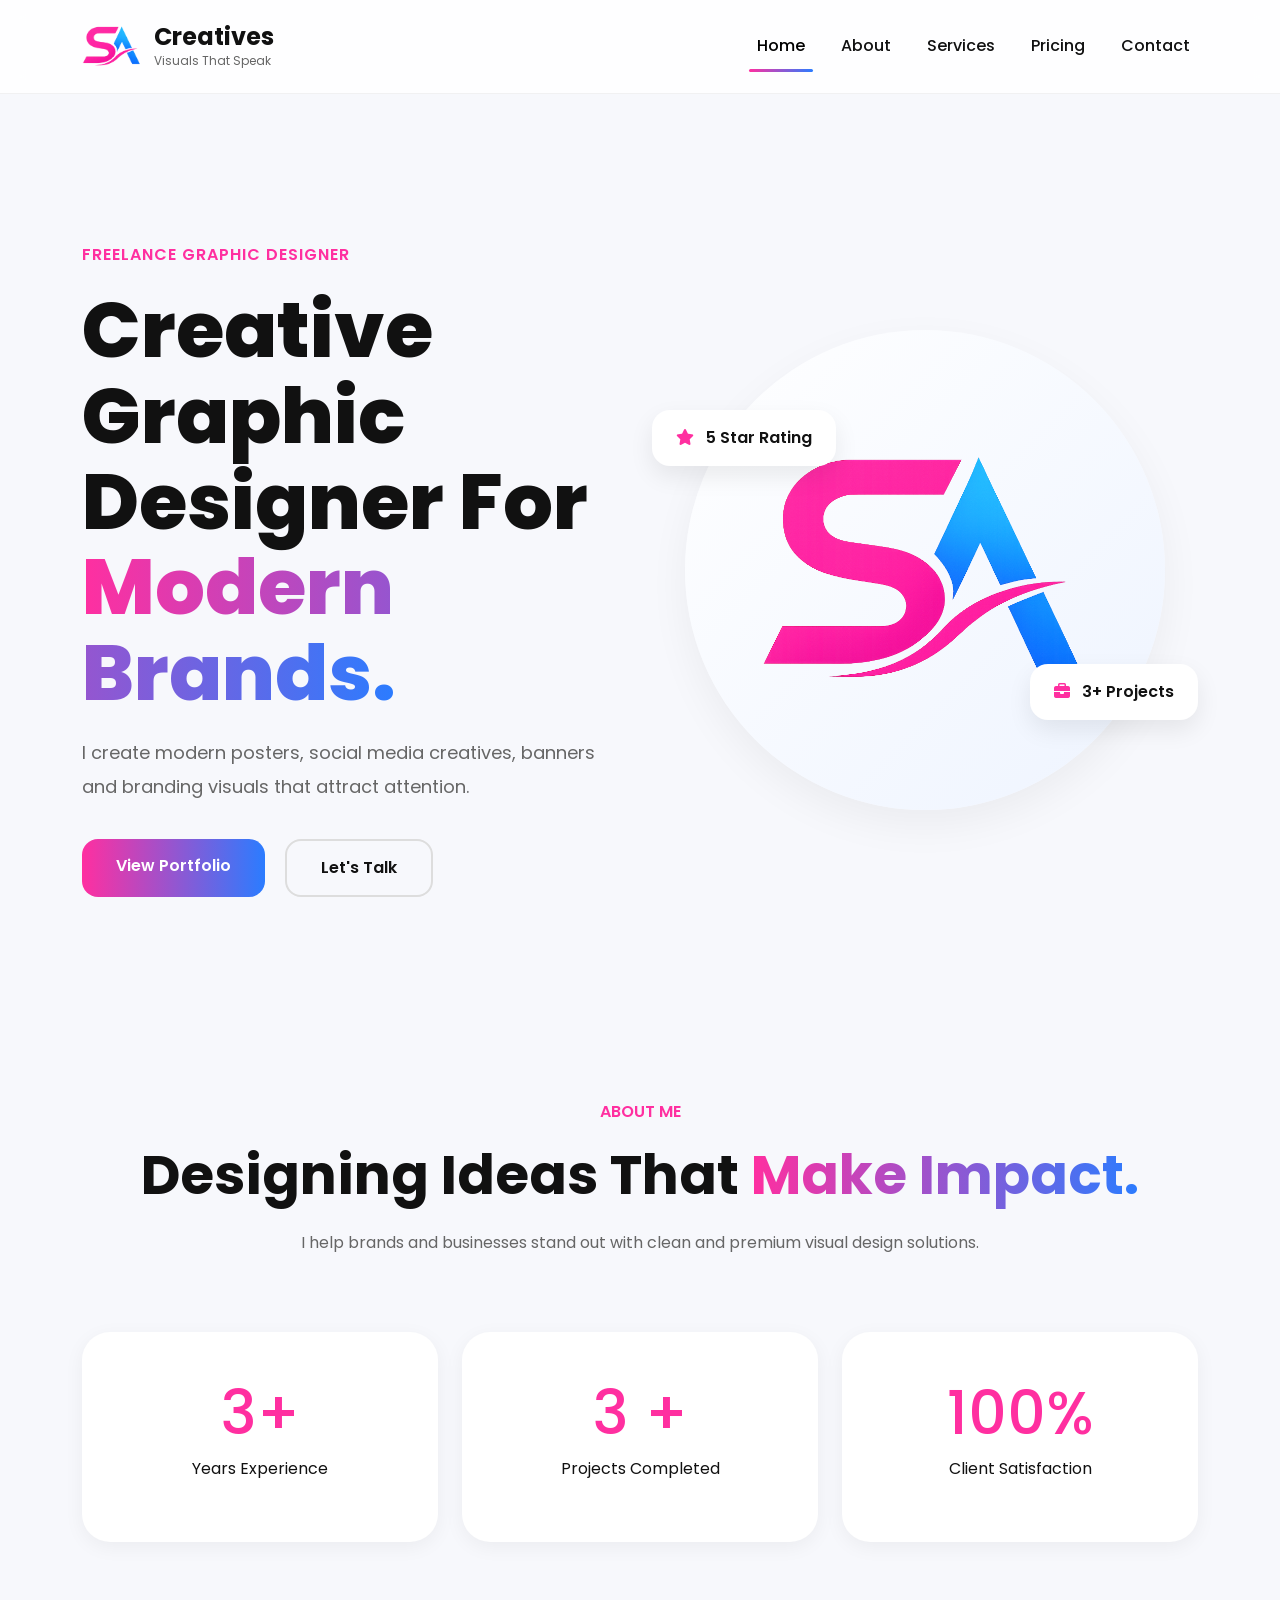
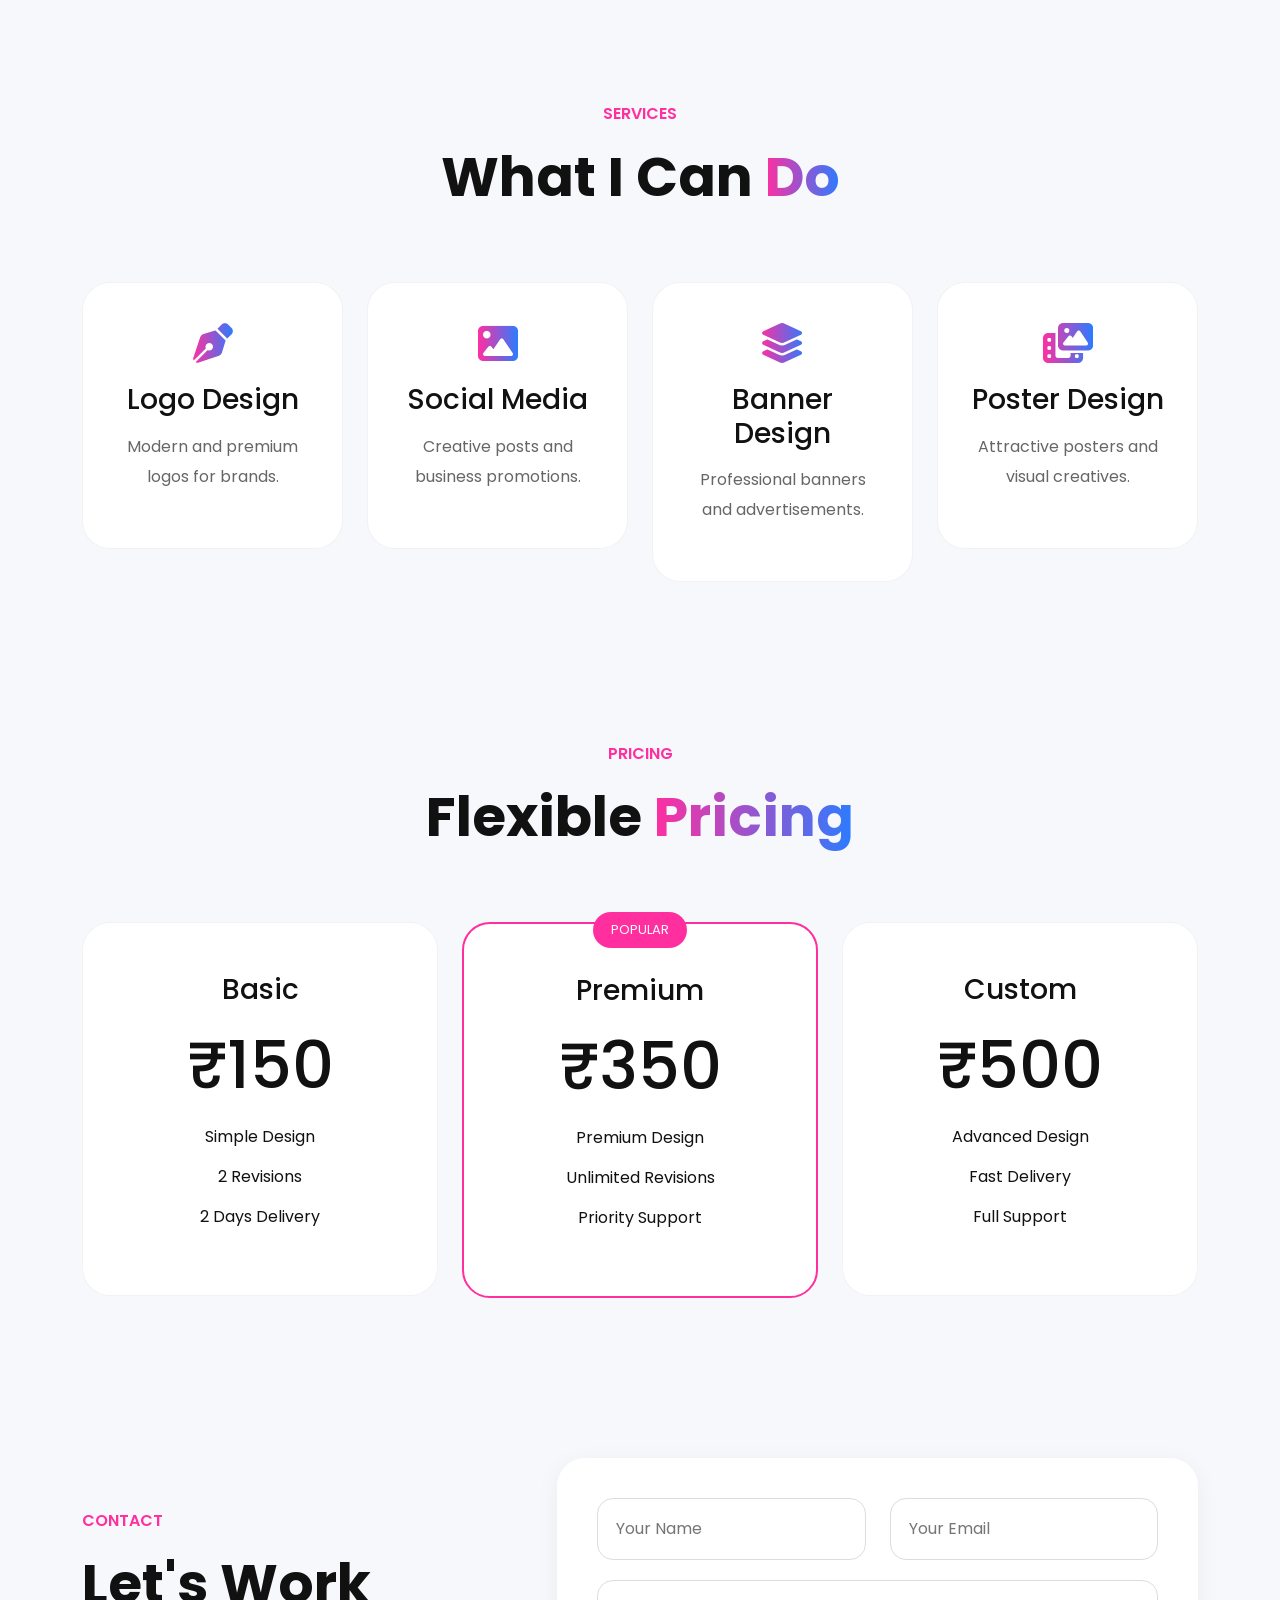
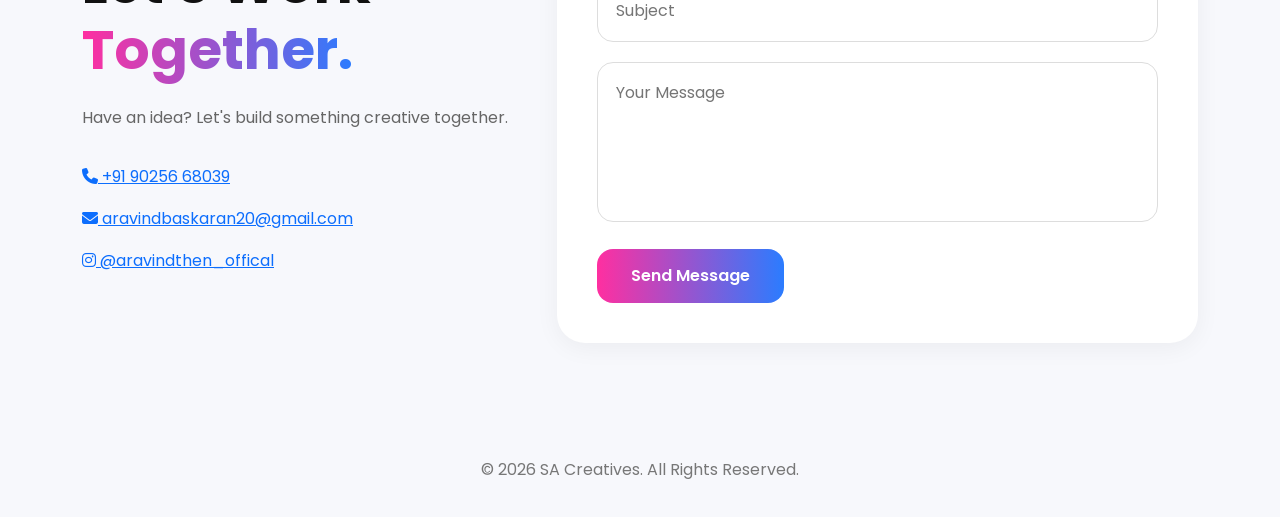
==== index.html @ 1e4dd52a "first commit" ====
<!-- index.html -->

<!DOCTYPE html>
<html lang="en">

<head>

  <meta charset="UTF-8">

  <meta name="viewport" content="width=device-width, initial-scale=1.0">

  <title>SA Creative</title>

  <!-- Bootstrap -->

  <link href="https://cdn.jsdelivr.net/npm/bootstrap@5.3.3/dist/css/bootstrap.min.css" rel="stylesheet">

  <!-- Font -->

  <link rel="preconnect" href="https://fonts.googleapis.com">

  <link href="https://fonts.googleapis.com/css2?family=Poppins:wght@300;400;500;600;700;800&display=swap" rel="stylesheet">

  <!-- Icons -->

  <link rel="stylesheet" href="https://cdnjs.cloudflare.com/ajax/libs/font-awesome/6.5.2/css/all.min.css">

  <!-- CSS -->

  <link rel="stylesheet" href="stylesheet.css">

</head>

<body>

  <!-- NAVBAR -->

  <nav class="navbar navbar-expand-lg fixed-top custom-nav">

    <div class="container">

      <a class="navbar-brand logo" href="#">

        <img src="imajes/Logo.png">

        <div>

          <h3>Creatives</h3>

          <p>Visuals That Speak</p>

        </div>

      </a>

      <button class="navbar-toggler" type="button" data-bs-toggle="collapse" data-bs-target="#menu">

        <i class="fa-solid fa-bars"></i>

      </button>

      <div class="collapse navbar-collapse justify-content-end" id="menu">

        <ul class="navbar-nav">

          <li class="nav-item">
            <a class="nav-link active" href="#home">Home</a>
          </li>

          <li class="nav-item">
            <a class="nav-link" href="#about">About</a>
          </li>

          <li class="nav-item">
            <a class="nav-link" href="#services">Services</a>
          </li>


          <li class="nav-item">
            <a class="nav-link" href="#pricing">Pricing</a>
          </li>

          <li class="nav-item">
            <a class="nav-link" href="#contact">Contact</a>
          </li>

        </ul>

      </div>

    </div>

  </nav>

  <!-- HERO -->

  <section class="hero" id="home">

    <div class="container">

      <div class="row align-items-center min-vh-100">

        <div class="col-lg-6">

          <span class="hero-tag">

            FREELANCE GRAPHIC DESIGNER

          </span>

          <h1>

            Creative Graphic <br>

            Designer For <br>

            <span>Modern Brands.</span>

          </h1>

          <p>

            I create modern posters, social media creatives,
            banners and branding visuals that attract attention.

          </p>

          <div class="hero-btns">

            <a href="portfolio.html" class="main-btn">

              View Portfolio

            </a>
            

            <a href="#contact" class="outline-btn">

              Let's Talk

            </a>

          </div>

        </div>

        <div class="col-lg-6">

          <div class="hero-right">

            <div class="hero-circle">

              <img src="imajes/Logo.png">

            </div>

            <div class="floating-card one">

              <i class="fa-solid fa-star"></i>

              5 Star Rating

            </div>

            <div class="floating-card two">

              <i class="fa-solid fa-briefcase"></i>

              3+ Projects

            </div>

          </div>

        </div>

      </div>

    </div>

  </section>

  <!-- ABOUT -->

  <section class="about section-padding" id="about">

    <div class="container">

      <div class="text-center">

        <span class="section-tag">

          ABOUT ME

        </span>

        <h2 class="section-title">

          Designing Ideas That <span>Make Impact.</span>

        </h2>

        <p class="section-text">

          I help brands and businesses stand out with
          clean and premium visual design solutions.

        </p>

      </div>

      <div class="row g-4 mt-5">

        <div class="col-lg-4">

          <div class="about-card">

            <h1>3+</h1>

            <p>Years Experience</p>

          </div>

        </div>

        <div class="col-lg-4">

          <div class="about-card">

            <h1>3 +</h1>

            <p>Projects Completed</p>

          </div>

        </div>

        <div class="col-lg-4">

          <div class="about-card">

            <h1>100%</h1>

            <p>Client Satisfaction</p>

          </div>

        </div>

      </div>

    </div>

  </section>

  <!-- SERVICES -->

  <section class="services section-padding" id="services">

    <div class="container">

      <div class="text-center">

        <span class="section-tag">

          SERVICES

        </span>

        <h2 class="section-title">

          What I Can <span>Do</span>

        </h2>

      </div>

      <div class="row g-4 mt-5">

        <div class="col-lg-3 col-md-6">

          <div class="service-card">

            <i class="fa-solid fa-pen-nib"></i>

            <h3>Logo Design</h3>

            <p>Modern and premium logos for brands.</p>

          </div>

        </div>

        <div class="col-lg-3 col-md-6">

          <div class="service-card">

            <i class="fa-solid fa-image"></i>

            <h3>Social Media</h3>

            <p>Creative posts and business promotions.</p>

          </div>

        </div>

        <div class="col-lg-3 col-md-6">

          <div class="service-card">

            <i class="fa-solid fa-layer-group"></i>

            <h3>Banner Design</h3>

            <p>Professional banners and advertisements.</p>

          </div>

        </div>

        <div class="col-lg-3 col-md-6">

          <div class="service-card">

            <i class="fa-solid fa-photo-film"></i>

            <h3>Poster Design</h3>

            <p>Attractive posters and visual creatives.</p>

          </div>

        </div>

      </div>

    </div>

  </section>

  

  <!-- PRICING -->

  <section class="pricing section-padding" id="pricing">

    <div class="container">

      <div class="text-center">

        <span class="section-tag">

          PRICING

        </span>

        <h2 class="section-title">

          Flexible <span>Pricing</span>

        </h2>

      </div>

      <div class="row g-4 mt-5">

        <div class="col-lg-4">

          <div class="price-card">

            <h3>Basic</h3>

            <h1>₹150</h1>

            <p>Simple Design</p>

            <p>2 Revisions</p>

            <p>2 Days Delivery</p>

          </div>

        </div>

        <div class="col-lg-4">

          <div class="price-card active-card">

            <div class="popular">

              POPULAR

            </div>

            <h3>Premium</h3>

            <h1>₹350</h1>

            <p>Premium Design</p>

            <p>Unlimited Revisions</p>

            <p>Priority Support</p>

          </div>

        </div>

        <div class="col-lg-4">

          <div class="price-card">

            <h3>Custom</h3>

            <h1>₹500</h1>

            <p>Advanced Design</p>

            <p>Fast Delivery</p>

            <p>Full Support</p>

          </div>

        </div>

      </div>

    </div>

  </section>

  <!-- CONTACT -->

  <section class="contact section-padding" id="contact">

    <div class="container">

      <div class="row align-items-center">

        <div class="col-lg-5">

          <span class="section-tag">

            CONTACT

          </span>

          <h2 class="section-title">

            Let's Work <span>Together.</span>

          </h2>

          <p class="section-text">

            Have an idea?
            Let's build something creative together.

          </p>

          <div class="contact-box">

            <div>
<a href="tel:+919025668039">

  <i class="fa-solid fa-phone"></i>

  +91 90256 68039

</a>

            </div>

            <div>
                <a href="mailto:aravindbaskaran20@gmail.com">

  <i class="fa-solid fa-envelope"></i>

  aravindbaskaran20@gmail.com

</a>

            </div>

            <div>
              
                   <a href="https://instagram.com/aravindthen_offical"
target="_blank">

  <i class="fa-brands fa-instagram"></i>

  @aravindthen_offical

</a>

            </div>

          </div>

        </div>

        <div class="col-lg-7">

         <form action="https://formsubmit.co/aravindbaskran@gmail.com"
method="POST">

  <div class="row">

    <div class="col-md-6">

      <input type="text"
      name="name"
      placeholder="Your Name"
      required>

    </div>

    <div class="col-md-6">

      <input type="email"
      name="email"
      placeholder="Your Email"
      required>

    </div>

  </div>

  <input type="text"
  name="subject"
  placeholder="Subject"
  required>

  <textarea
  name="message"
  placeholder="Your Message"
  required></textarea>

  <button type="submit"
  class="main-btn">

    Send Message

  </button>

</form>

      </div>

    </div>

  </section>

  <!-- FOOTER -->

  <footer>

    © 2026 SA Creatives. All Rights Reserved.

  </footer>

  <!-- JS -->

  <script src="script.js"></script>

  <!-- Bootstrap -->

  <script src="https://cdn.jsdelivr.net/npm/bootstrap@5.3.3/dist/js/bootstrap.bundle.min.js"></script>

</body>

</html>
---- stylesheet.css ----
/* style.css */

*{
  margin:0;
  padding:0;
  box-sizing:border-box;
  font-family:'Poppins',sans-serif;
}

html{
  scroll-behavior:smooth;
}

body{
  background:#f7f8fc;
  overflow-x:hidden;
  color:#111;
}

img{
  width:100%;
}

.section-padding{
  padding:80px 0;
}

/* NAVBAR */

.custom-nav{
  background:rgba(255,255,255,0.85);
  backdrop-filter:blur(12px);
  padding:18px 0;
  border-bottom:1px solid rgba(0,0,0,0.05);
}

.logo{
  display:flex;
  align-items:center;
  gap:12px;
  text-decoration:none;
}

.logo img{
  width:60px;
}

.logo h3{
  font-size:24px;
  color:#111;
  margin:0;
  font-weight:700;
}

.logo p{
  margin:0;
  font-size:12px;
  color:#666;
}

.nav-link{
  color:#111;
  margin-left:20px;
  font-weight:500;
  position:relative;
  transition:0.3s;
}

.nav-link::after{
  content:'';
  position:absolute;
  left:0;
  bottom:-6px;
  width:0%;
  height:3px;
  border-radius:30px;
  background:linear-gradient(90deg,#ff2fa0,#2b7cff);
  transition:0.4s;
}

.nav-link:hover::after,
.nav-link.active::after{
  width:100%;
}

.nav-link:hover{
  color:#ff2fa0;
}

/* HERO */

.hero{
  padding-top:120px;
  position:relative;
}

.hero-tag{
  color:#ff2fa0;
  font-weight:600;
  letter-spacing:1px;
}

.hero h1{
  font-size:78px;
  font-weight:800;
  line-height:1.1;
  margin:20px 0;
}

.hero h1 span{
  background:linear-gradient(90deg,#ff2fa0,#2b7cff);
  -webkit-background-clip:text;
  -webkit-text-fill-color:transparent;
}

.hero p{
  color:#666;
  line-height:34px;
  font-size:18px;
  margin-bottom:35px;
}

.hero-btns{
  display:flex;
  gap:20px;
  flex-wrap:wrap;
}

.main-btn{
  background:linear-gradient(90deg,#ff2fa0,#2b7cff);
  color:white;
  padding:15px 34px;
  border-radius:16px;
  text-decoration:none;
  font-weight:600;
  transition:0.4s;
  border:none;
  display:inline-block;
}

.main-btn:hover{
  transform:translateY(-6px);
  box-shadow:0 15px 35px rgba(255,47,160,0.25);
}

.outline-btn{
  border:2px solid #ddd;
  color:#111;
  padding:15px 34px;
  border-radius:16px;
  text-decoration:none;
  font-weight:600;
  transition:0.4s;
}

.outline-btn:hover{
  background:linear-gradient(90deg,#ff2fa0,#2b7cff);
  color:white;
  border-color:transparent;
}

.social-icons{
  display:flex;
  gap:15px;
  margin-top:35px;
}

.social-icons a{
  width:50px;
  height:50px;
  border-radius:50%;
  background:white;
  display:flex;
  align-items:center;
  justify-content:center;
  color:#111;
  text-decoration:none;
  box-shadow:0 5px 20px rgba(0,0,0,0.05);
  transition:0.4s;
}

.social-icons a:hover{
  transform:translateY(-8px);
  background:linear-gradient(90deg,#ff2fa0,#2b7cff);
  color:white;
}

/* HERO RIGHT */

.hero-right{
  position:relative;
  display:flex;
  justify-content:center;
  align-items:center;
}

.hero-circle{
  width:480px;
  height:480px;
  border-radius:50%;
  background:linear-gradient(to bottom right,#ffffff,#eef4ff);
  display:flex;
  justify-content:center;
  align-items:center;
  box-shadow:0 15px 40px rgba(0,0,0,0.05);
}

.hero-circle img{
  width:70%;
}

.floating-card{
  position:absolute;
  background:white;
  padding:16px 24px;
  border-radius:18px;
  box-shadow:0 10px 25px rgba(0,0,0,0.08);
  font-weight:600;
  animation:float 4s ease-in-out infinite;
}

.floating-card i{
  margin-right:8px;
  color:#ff2fa0;
}

.one{
  top:80px;
  left:0;
}

.two{
  bottom:90px;
  right:0;
}

@keyframes float{
  0%{
    transform:translateY(0);
  }

  50%{
    transform:translateY(-12px);
  }

  100%{
    transform:translateY(0);
  }
}

/* SECTION */

.section-tag{
  color:#ff2fa0;
  font-weight:600;
}

.section-title{
  font-size:55px;
  font-weight:700;
  margin:18px 0;
}

.section-title span{
  background:linear-gradient(90deg,#ff2fa0,#2b7cff);
  -webkit-background-clip:text;
  -webkit-text-fill-color:transparent;
}

.section-text{
  color:#666;
  max-width:700px;
  margin:auto;
  line-height:34px;
}

/* ABOUT */

.about-card{
  background:white;
  padding:45px;
  border-radius:28px;
  text-align:center;
  box-shadow:0 5px 20px rgba(0,0,0,0.05);
  transition:0.4s;
}

.about-card:hover{
  transform:translateY(-10px);
}

.about-card h1{
  font-size:60px;
  color:#ff2fa0;
}

/* SERVICES */

.service-card{
  background:white;
  padding:40px 30px;
  border-radius:28px;
  text-align:center;
  transition:0.4s;
  border:1px solid rgba(0,0,0,0.05);
}

.service-card:hover{
  transform:translateY(-12px);
  box-shadow:0 15px 35px rgba(0,0,0,0.06);
}

.service-card i{
  font-size:40px;
  margin-bottom:20px;
  background:linear-gradient(90deg,#ff2fa0,#2b7cff);
  -webkit-background-clip:text;
  -webkit-text-fill-color:transparent;
}

.service-card h3{
  margin-bottom:15px;
}

.service-card p{
  color:#666;
  line-height:30px;
}

/* PRICING */

.price-card{
  background:white;
  padding:50px;
  border-radius:28px;
  text-align:center;
  position:relative;
  transition:0.4s;
  border:1px solid rgba(0,0,0,0.05);
}

.price-card:hover{
  transform:translateY(-12px);
}

.active-card{
  border:2px solid #ff2fa0;
}

.popular{
  position:absolute;
  top:-12px;
  left:50%;
  transform:translateX(-50%);
  background:#ff2fa0;
  color:white;
  padding:8px 18px;
  border-radius:30px;
  font-size:13px;
}

.price-card h1{
  font-size:65px;
  margin:20px 0;
}

/* CONTACT */

.contact-box{
  margin-top:30px;
}

.contact-box div{
  margin-bottom:18px;
  color:#555;
  transition:0.3s;
}

.contact-box div:hover{
  transform:translateX(10px);
  color:#ff2fa0;
}

form{
  background:white;
  padding:40px;
  border-radius:28px;
  box-shadow:0 5px 25px rgba(0,0,0,0.05);
}

input,
textarea{
  width:100%;
  padding:18px;
  border-radius:16px;
  border:1px solid #ddd;
  margin-bottom:20px;
  transition:0.3s;
}

input:focus,
textarea:focus{
  outline:none;
  border-color:#ff2fa0;
  box-shadow:0 0 0 5px rgba(255,47,160,0.08);
}

textarea{
  height:160px;
  resize:none;
}

/* FOOTER */

footer{
  padding:35px 0;
  text-align:center;
  color:#777;
}

/* RESPONSIVE */

@media(max-width:991px){

  .hero{
    text-align:center;
  }

  .hero h1{
    font-size:55px;
  }

  .hero-btns{
    justify-content:center;
  }

  .social-icons{
    justify-content:center;
  }

  .hero-circle{
    width:320px;
    height:320px;
    margin-top:50px;
  }

  .floating-card{
    display:none;
  }

  .section-title{
    font-size:42px;
  }

  .portfolio-top{
    flex-direction:column;
    gap:20px;
  }

}

/* ADD THIS IN style.css */

/* PORTFOLIO PAGE */

.portfolio-page{
  background:#f7f8fc;
  min-height:100vh;
  padding-top:140px;
}

.gallery-card{
  overflow:hidden;
  border-radius:28px;
  background:white;
  box-shadow:0 8px 25px rgba(0,0,0,0.06);
  transition:0.4s;
}

.gallery-card:hover{
  transform:translateY(-10px);
}

.gallery-card img{
  width:100%;
  transition:0.5s;
}

.gallery-card:hover img{
  transform:scale(1.08);
}
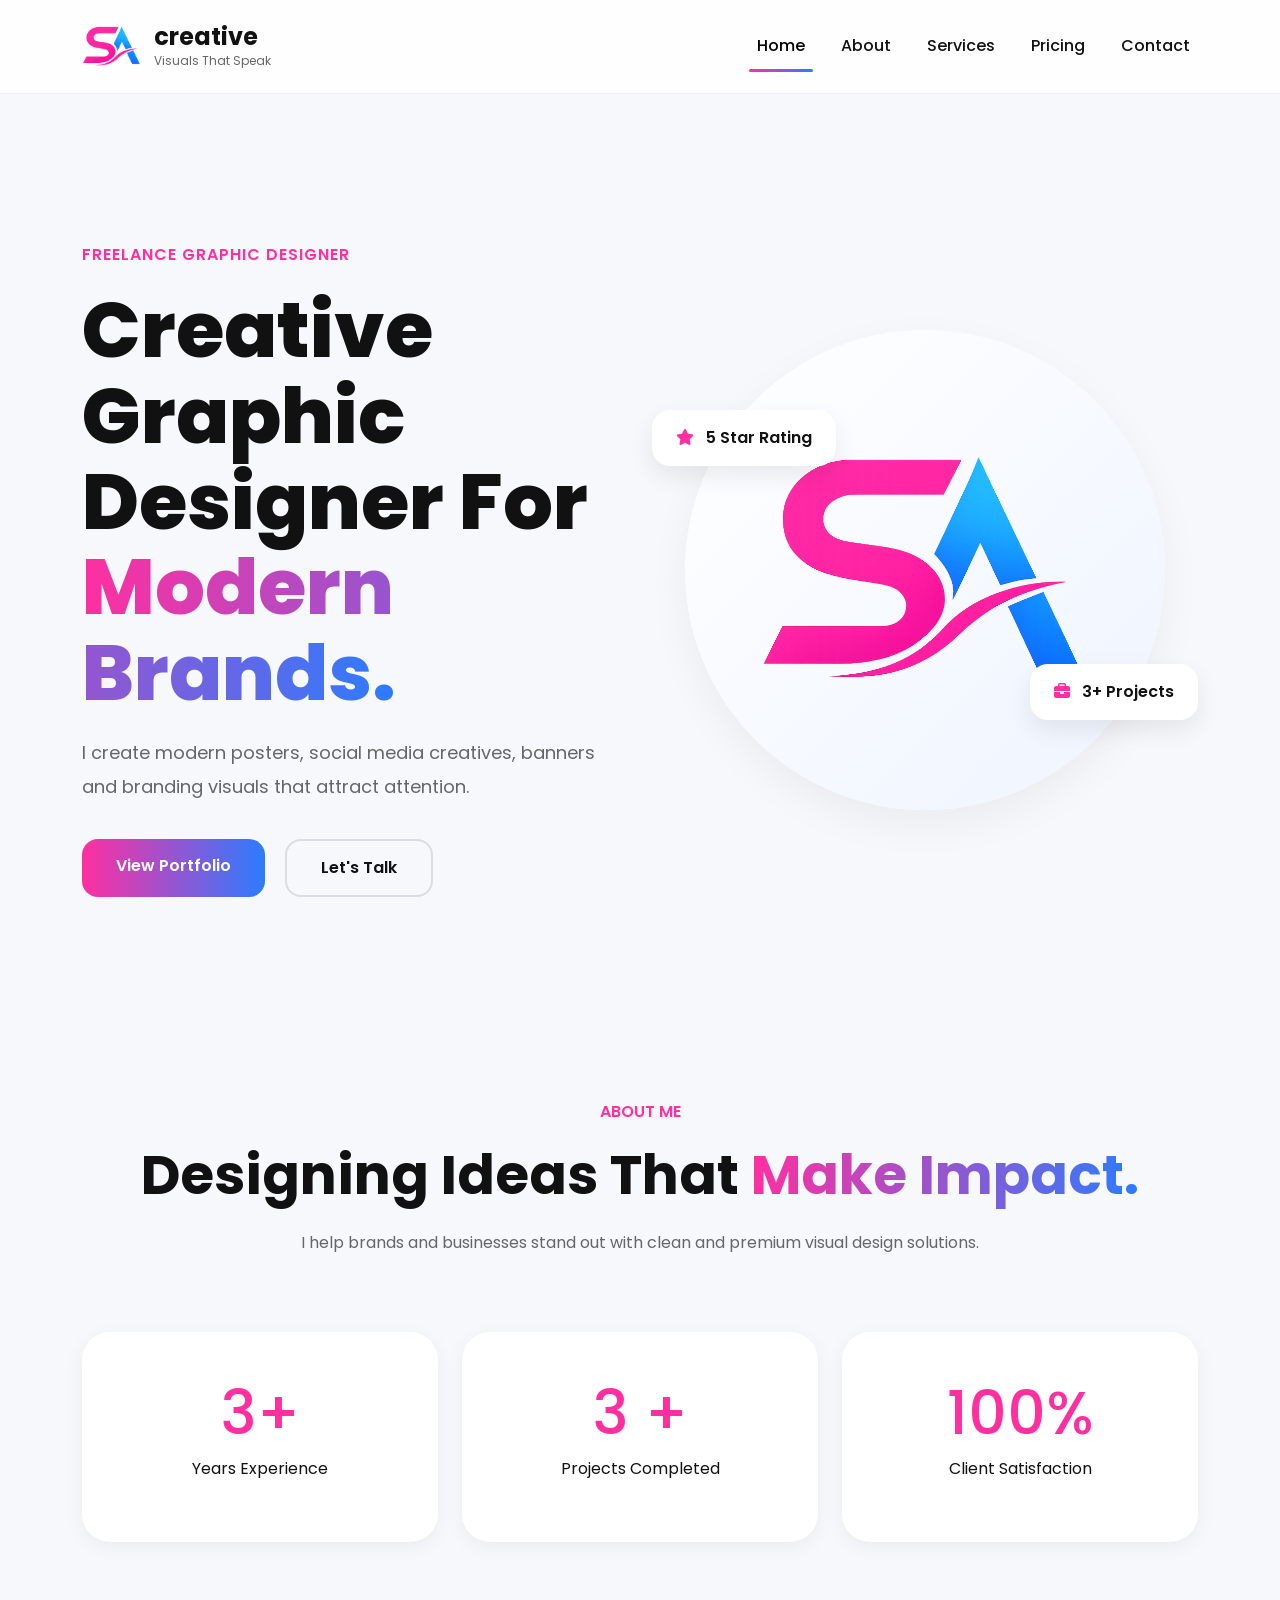
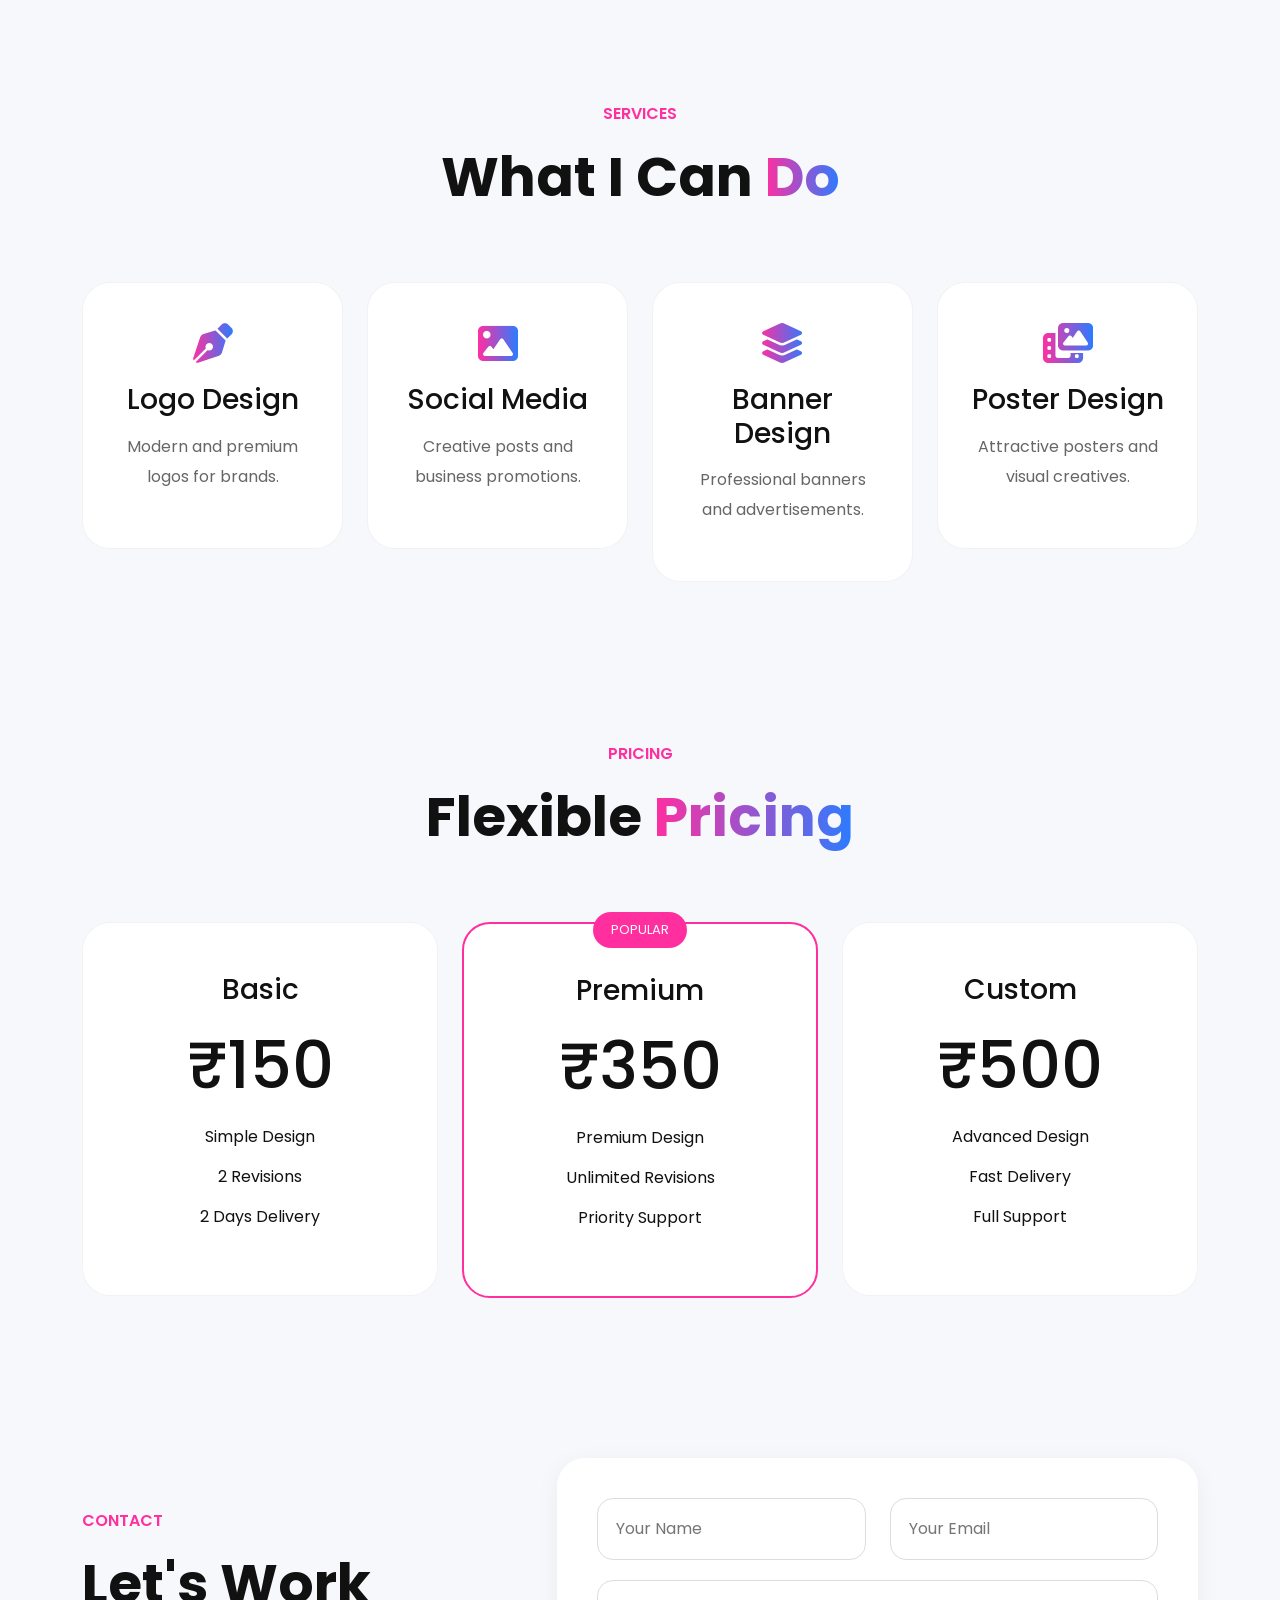
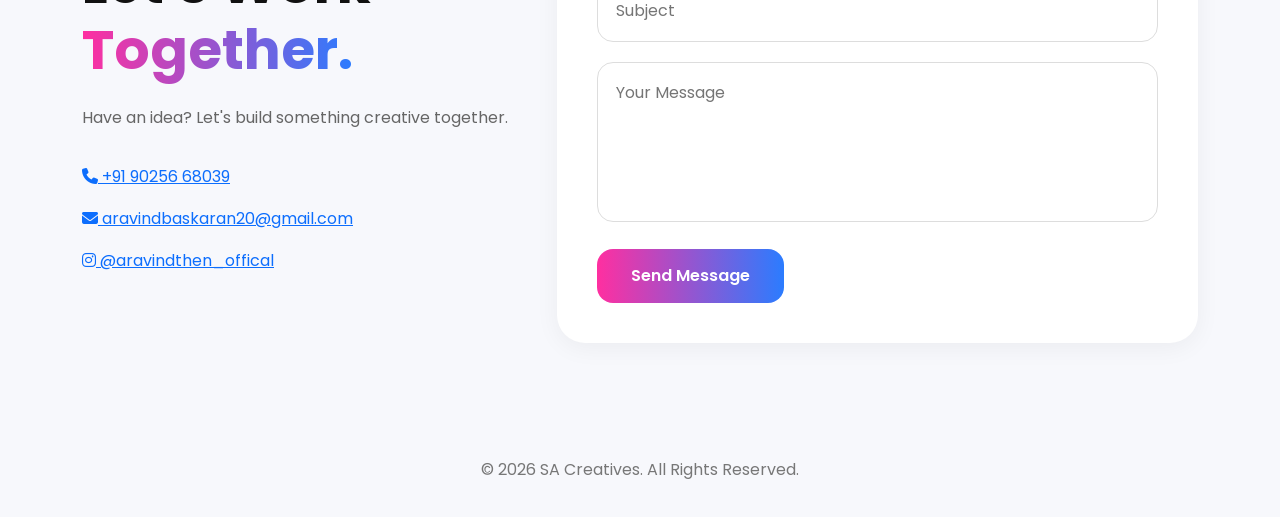
==== commit e9a9d460: "updated" ====
--- a/index.html
+++ b/index.html
@@ -45,7 +45,7 @@
 
         <div>
 
-          <h3>Creatives</h3>
+          <h3>creative</h3>
 
           <p>Visuals That Speak</p>
 
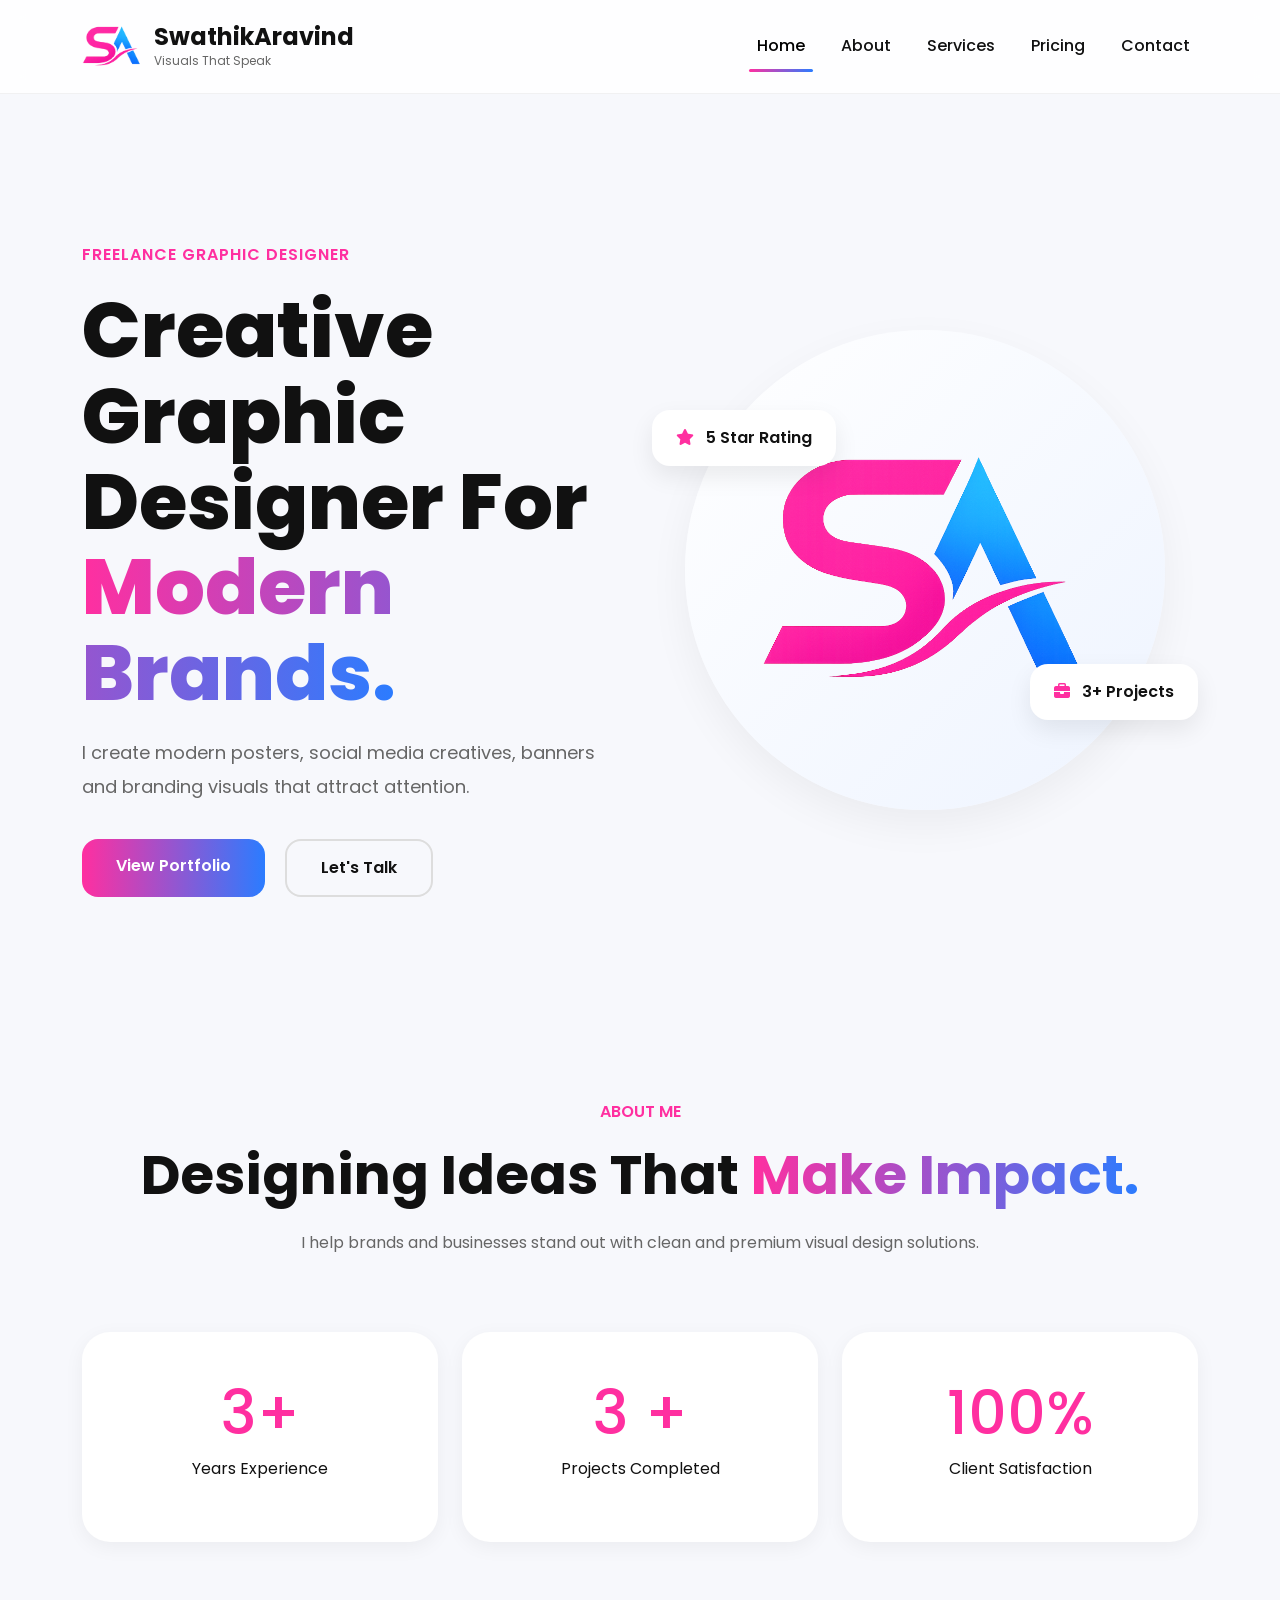
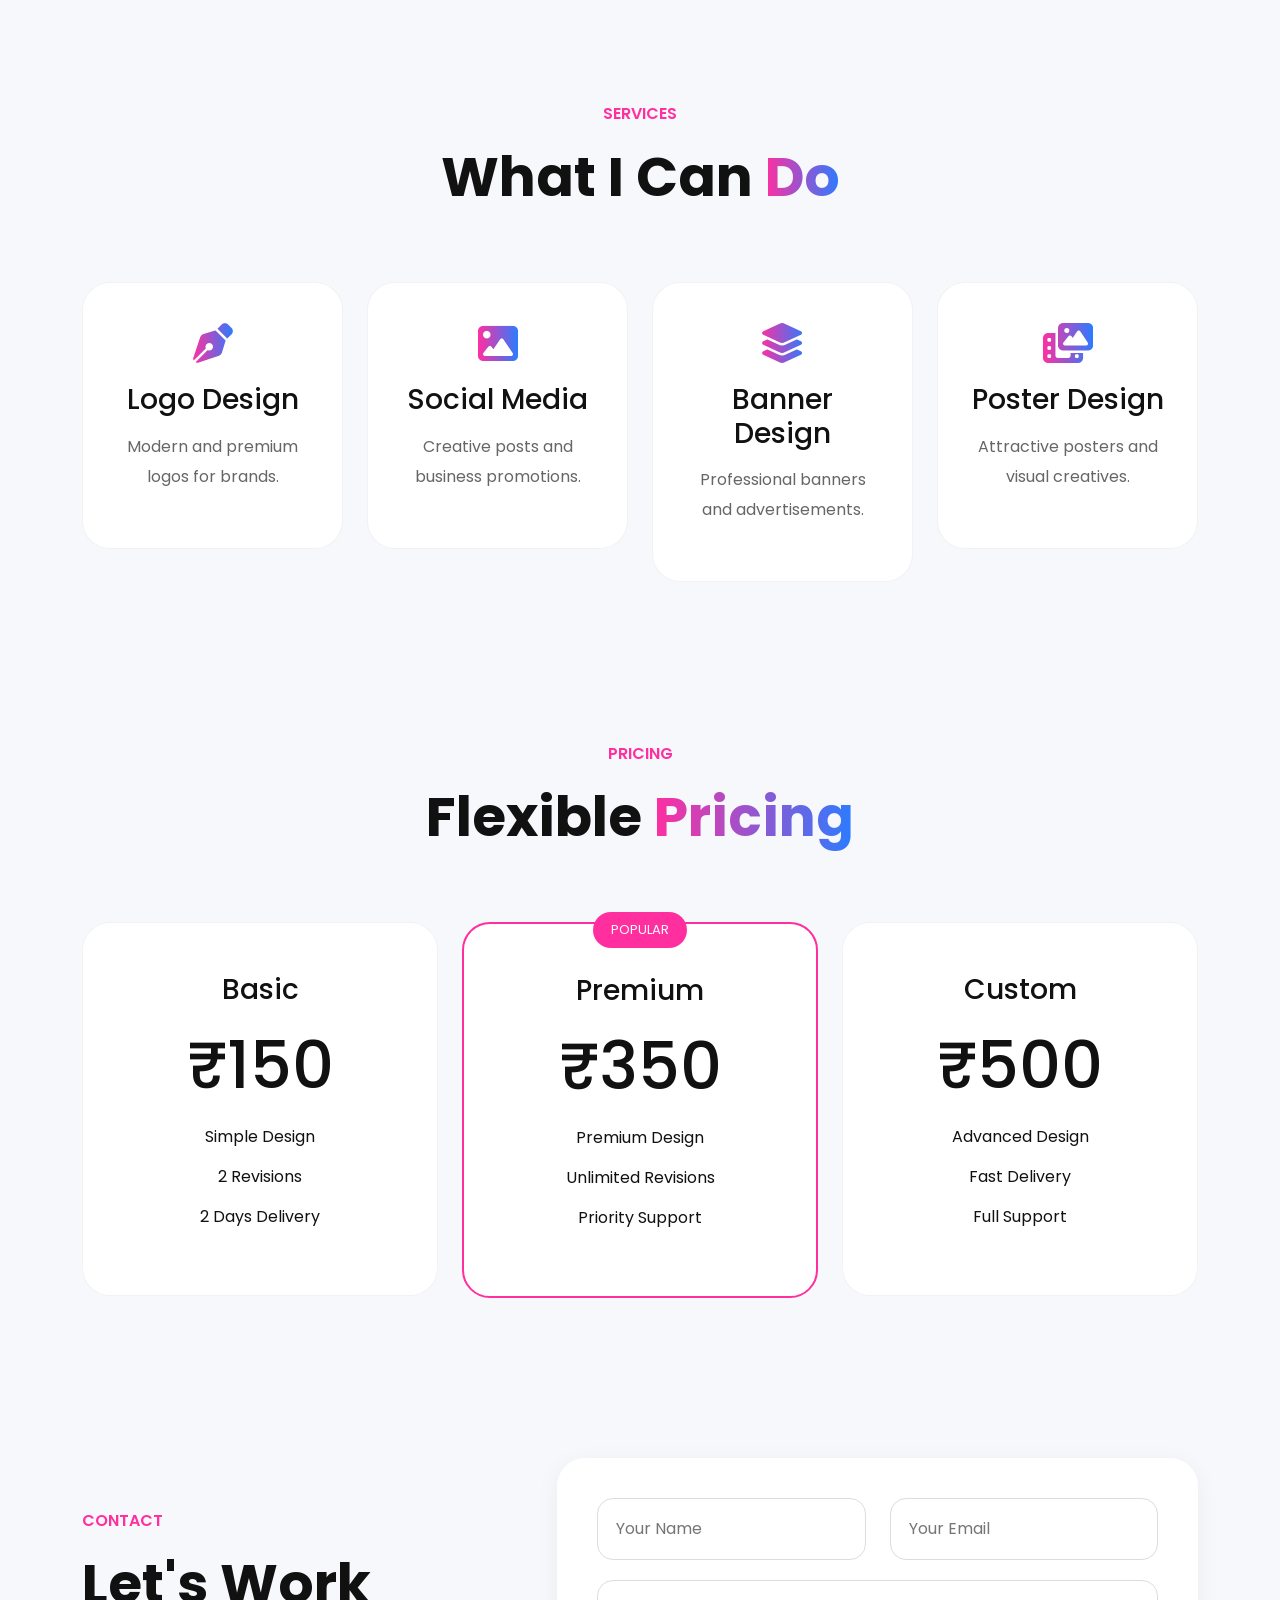
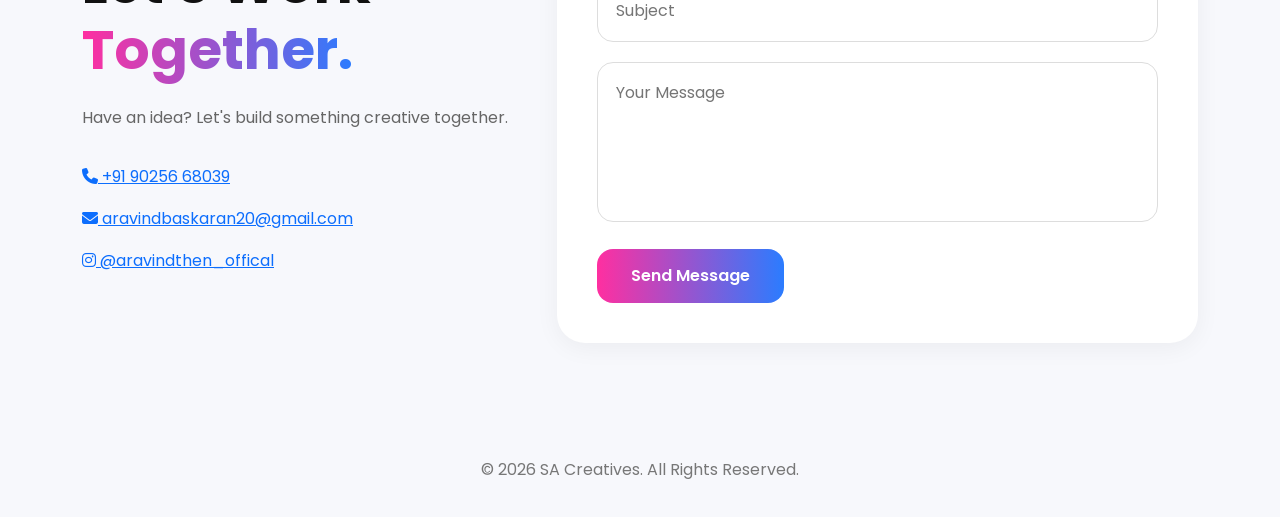
==== commit d3e671a1: "updated" ====
--- a/index.html
+++ b/index.html
@@ -45,7 +45,7 @@
 
         <div>
 
-          <h3>creative</h3>
+          <h3>SwathikAravind</h3>
 
           <p>Visuals That Speak</p>
 
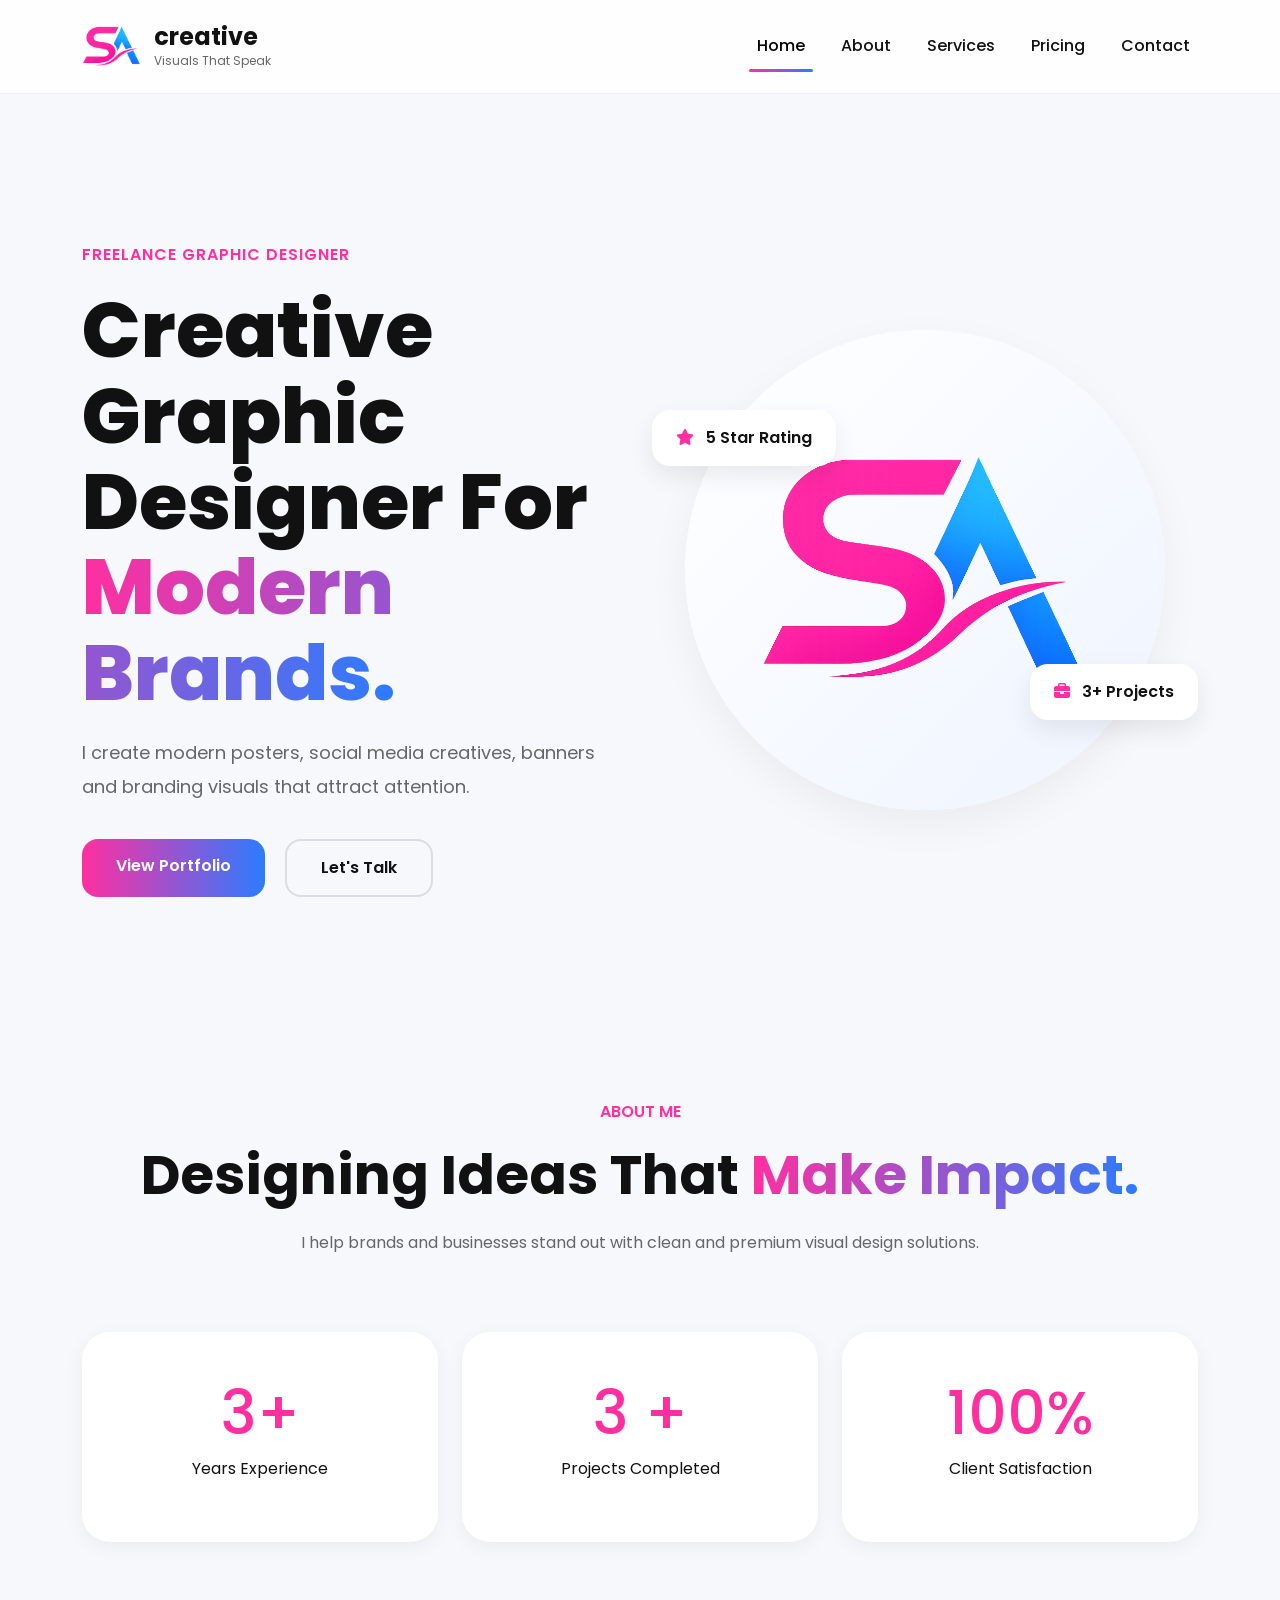
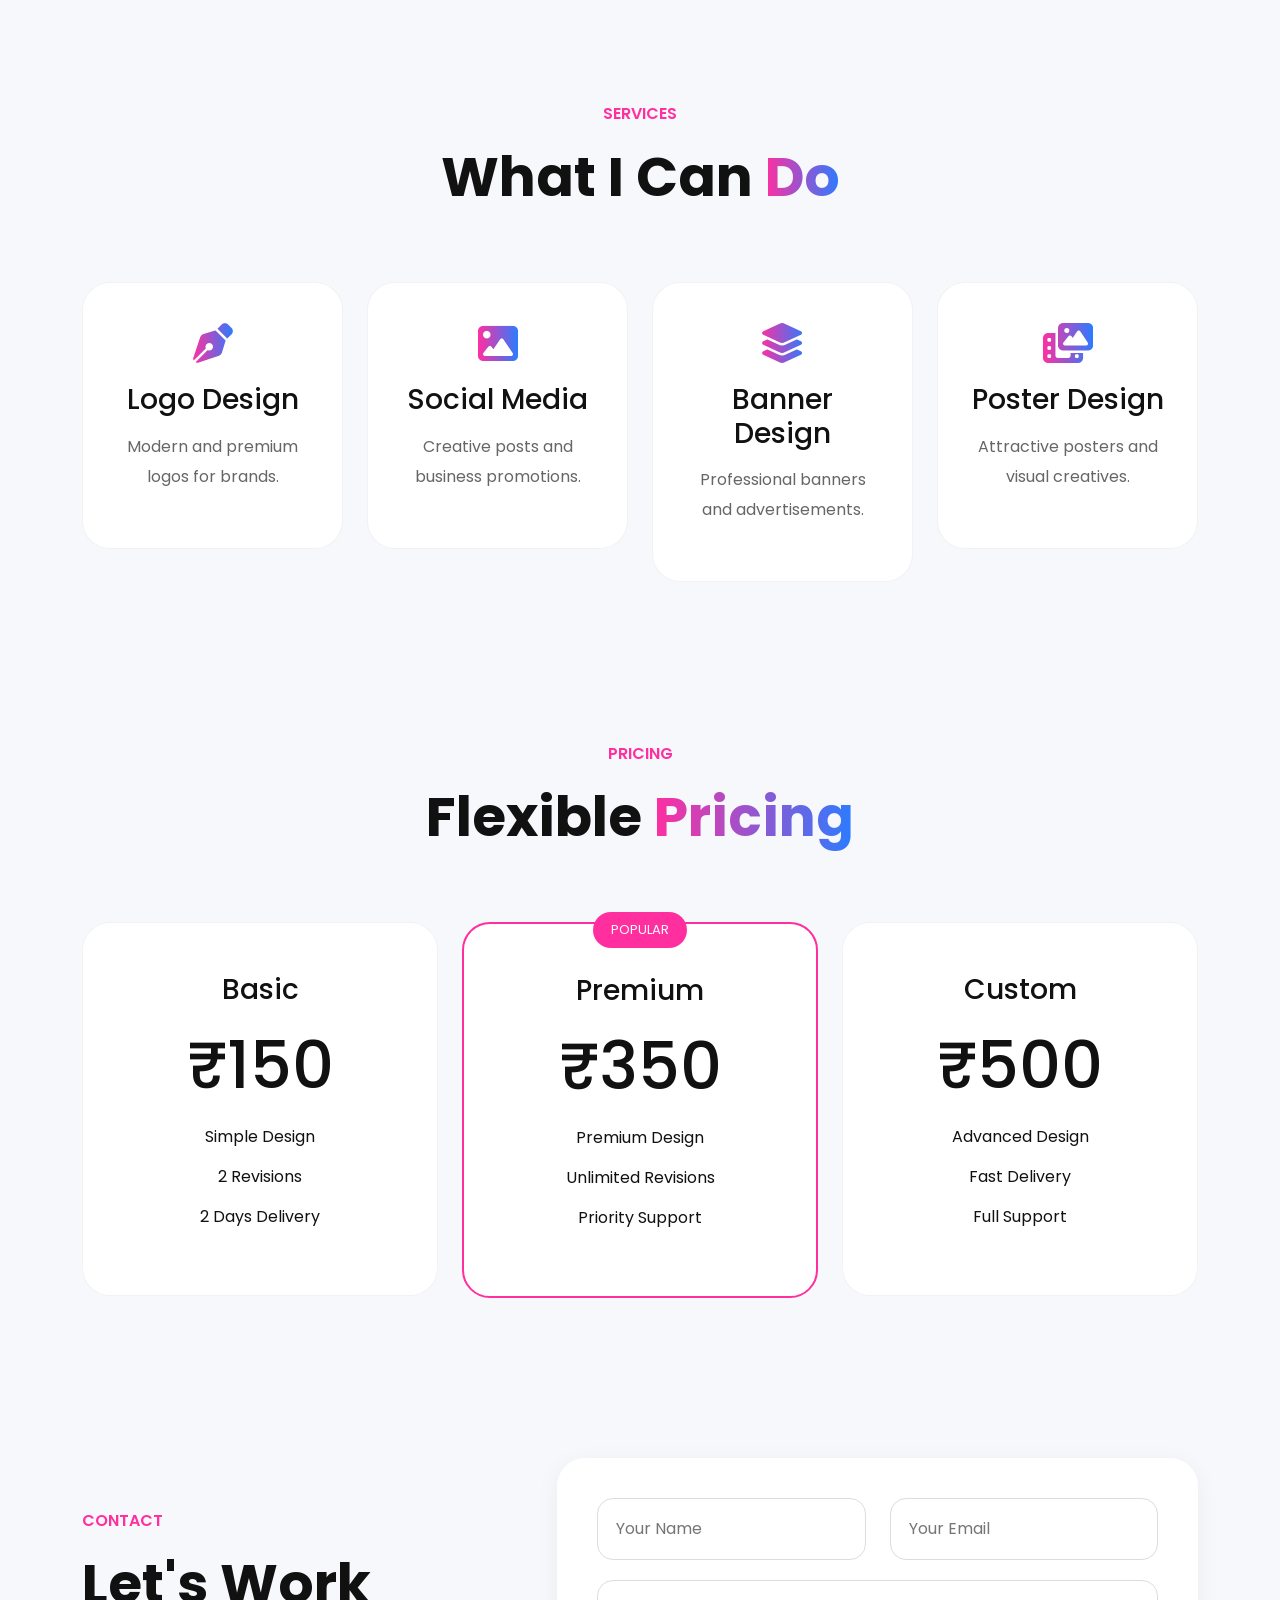
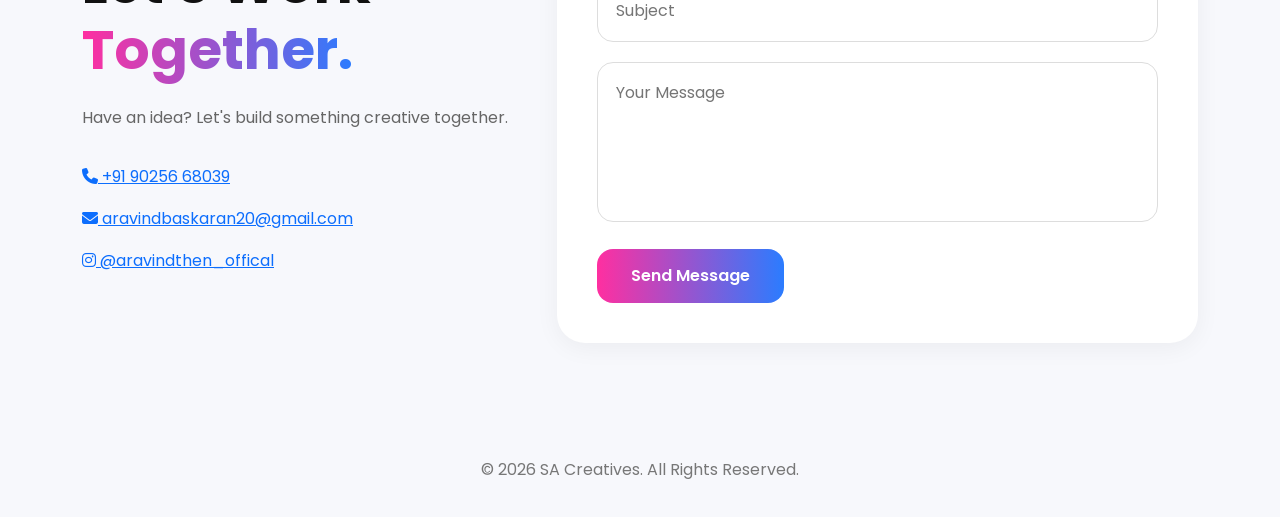
==== commit 64cf8ebc: "updated" ====
--- a/index.html
+++ b/index.html
@@ -45,7 +45,7 @@
 
         <div>
 
-          <h3>SwathikAravind</h3>
+          <h3>creative</h3>
 
           <p>Visuals That Speak</p>
 
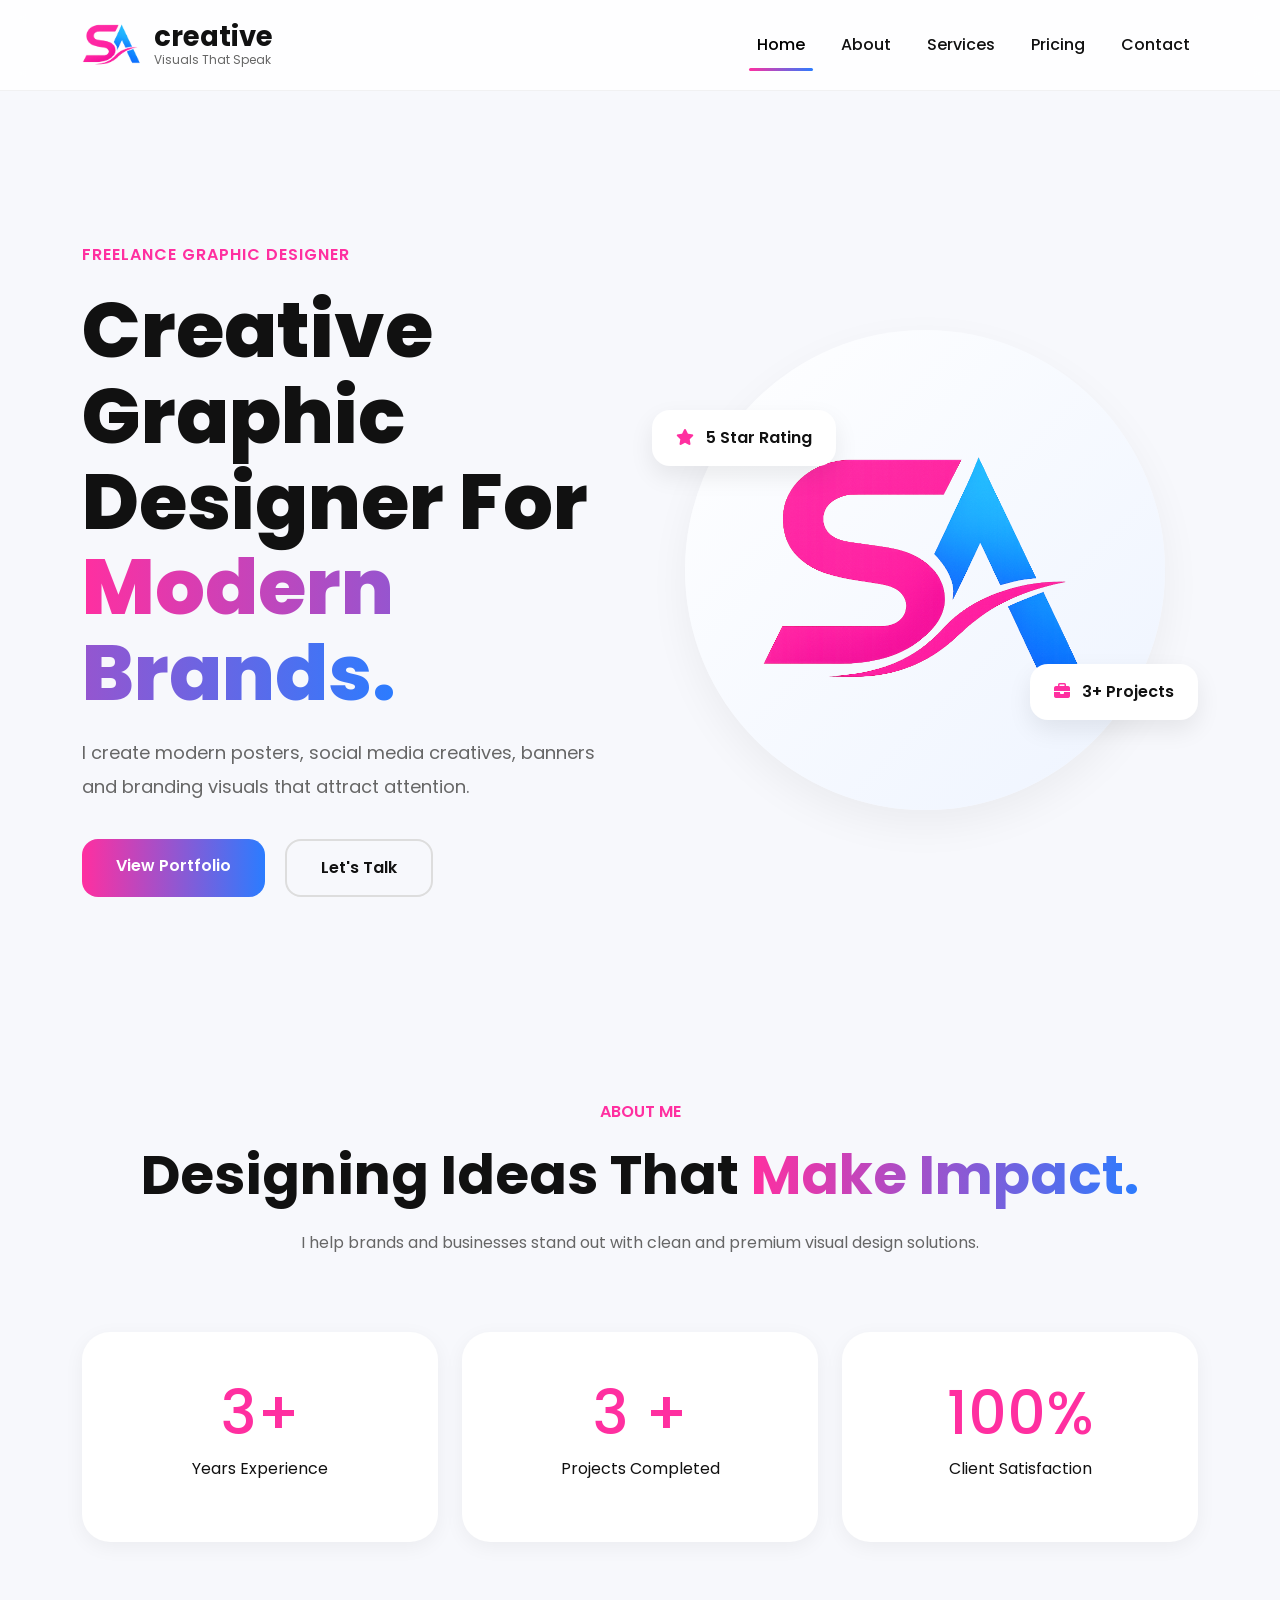
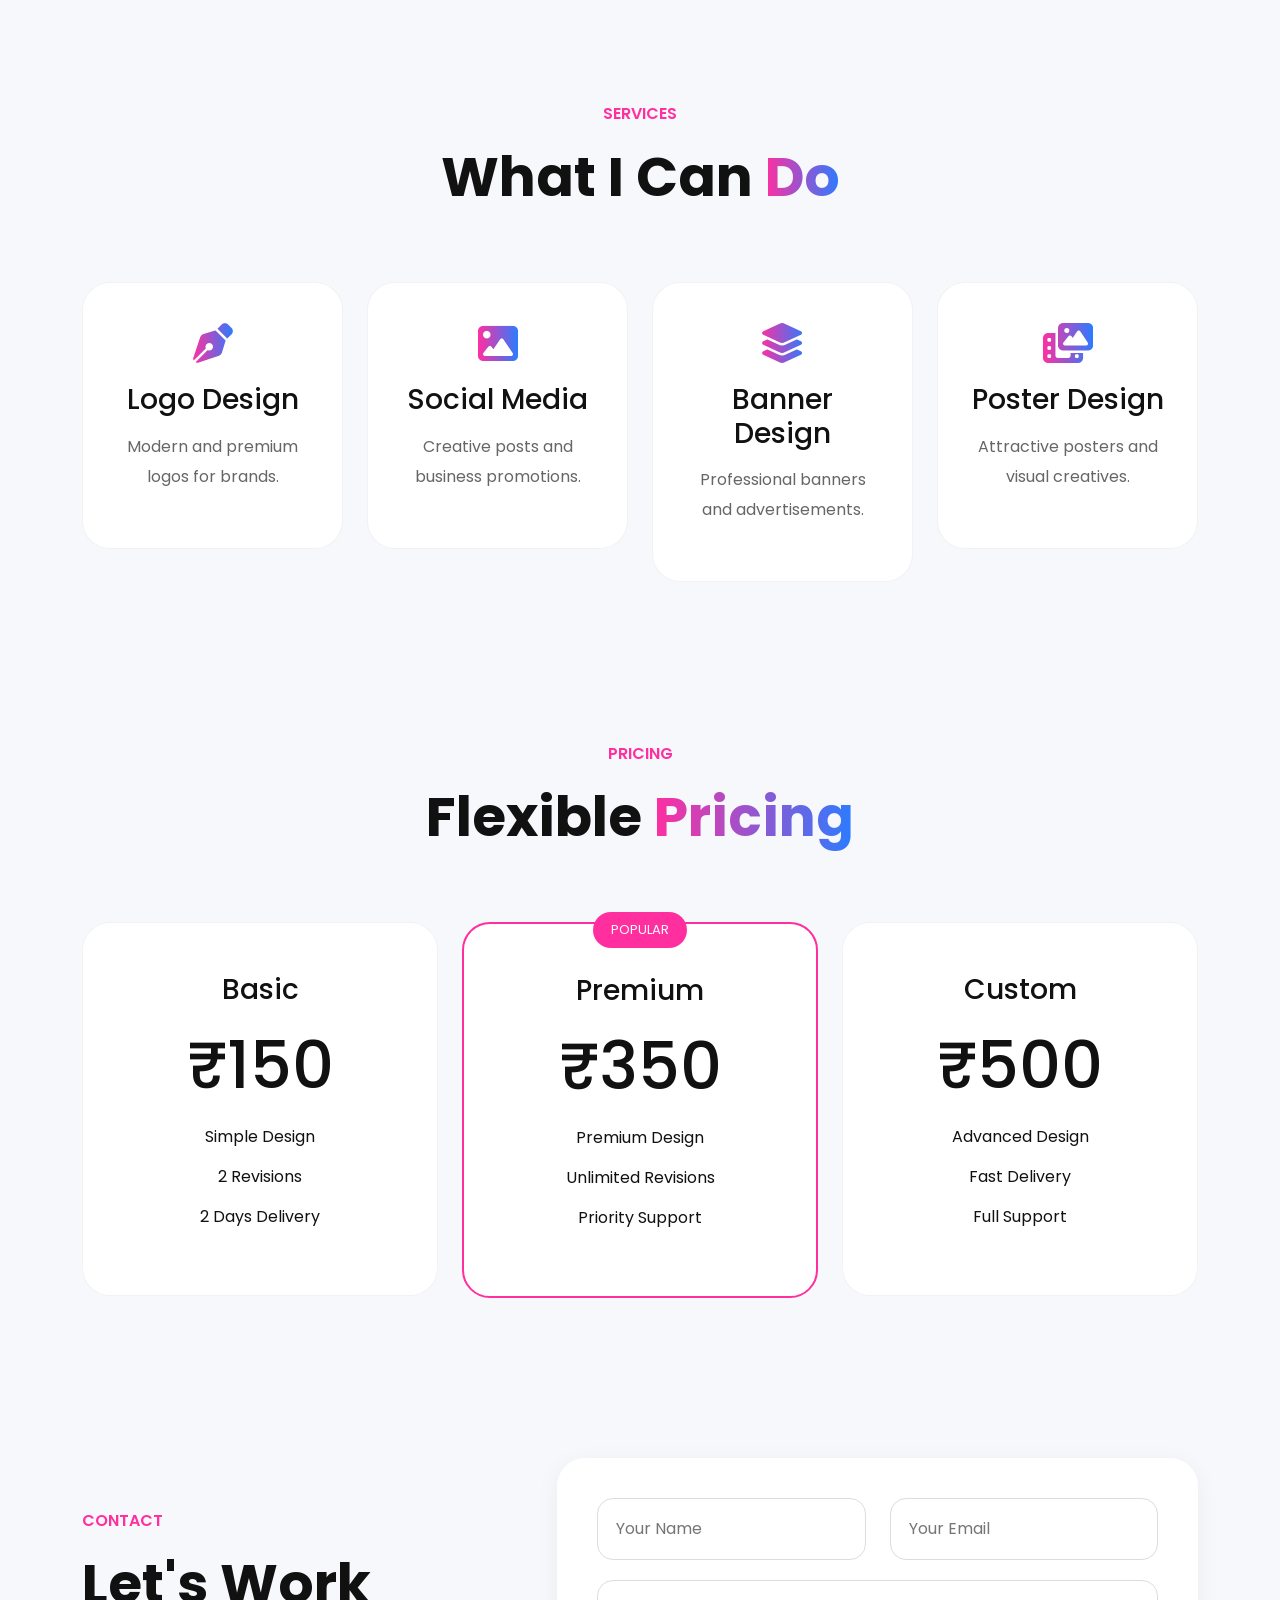
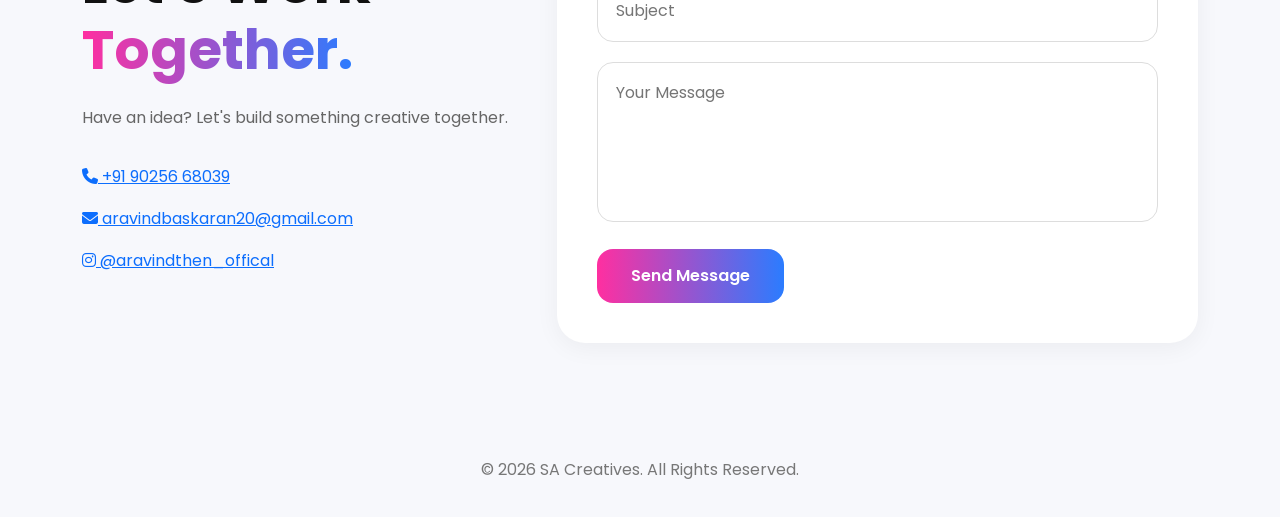
==== commit 5bbf23fd: "updated" ====
--- a/index.html
+++ b/index.html
@@ -503,7 +503,7 @@
 
         <div class="col-lg-7">
 
-         <form action="https://formsubmit.co/aravindbaskran@gmail.com"
+         <form action="https://formsubmit.co/ aravindbaskaran20@gmail.com"
 method="POST">
 
   <div class="row">
--- a/stylesheet.css
+++ b/stylesheet.css
@@ -45,17 +45,26 @@
   width:60px;
 }
 
+.logo-text{
+  display:flex;
+  flex-direction:column;
+  justify-content:center;
+}
+
 .logo h3{
-  font-size:24px;
+  font-size:27.5px;
   color:#111;
   margin:0;
   font-weight:700;
+  line-height:1;
 }
 
 .logo p{
   margin:0;
   font-size:12px;
   color:#666;
+  line-height:1.2;
+  margin-top:2px;
 }
 
 .nav-link{
